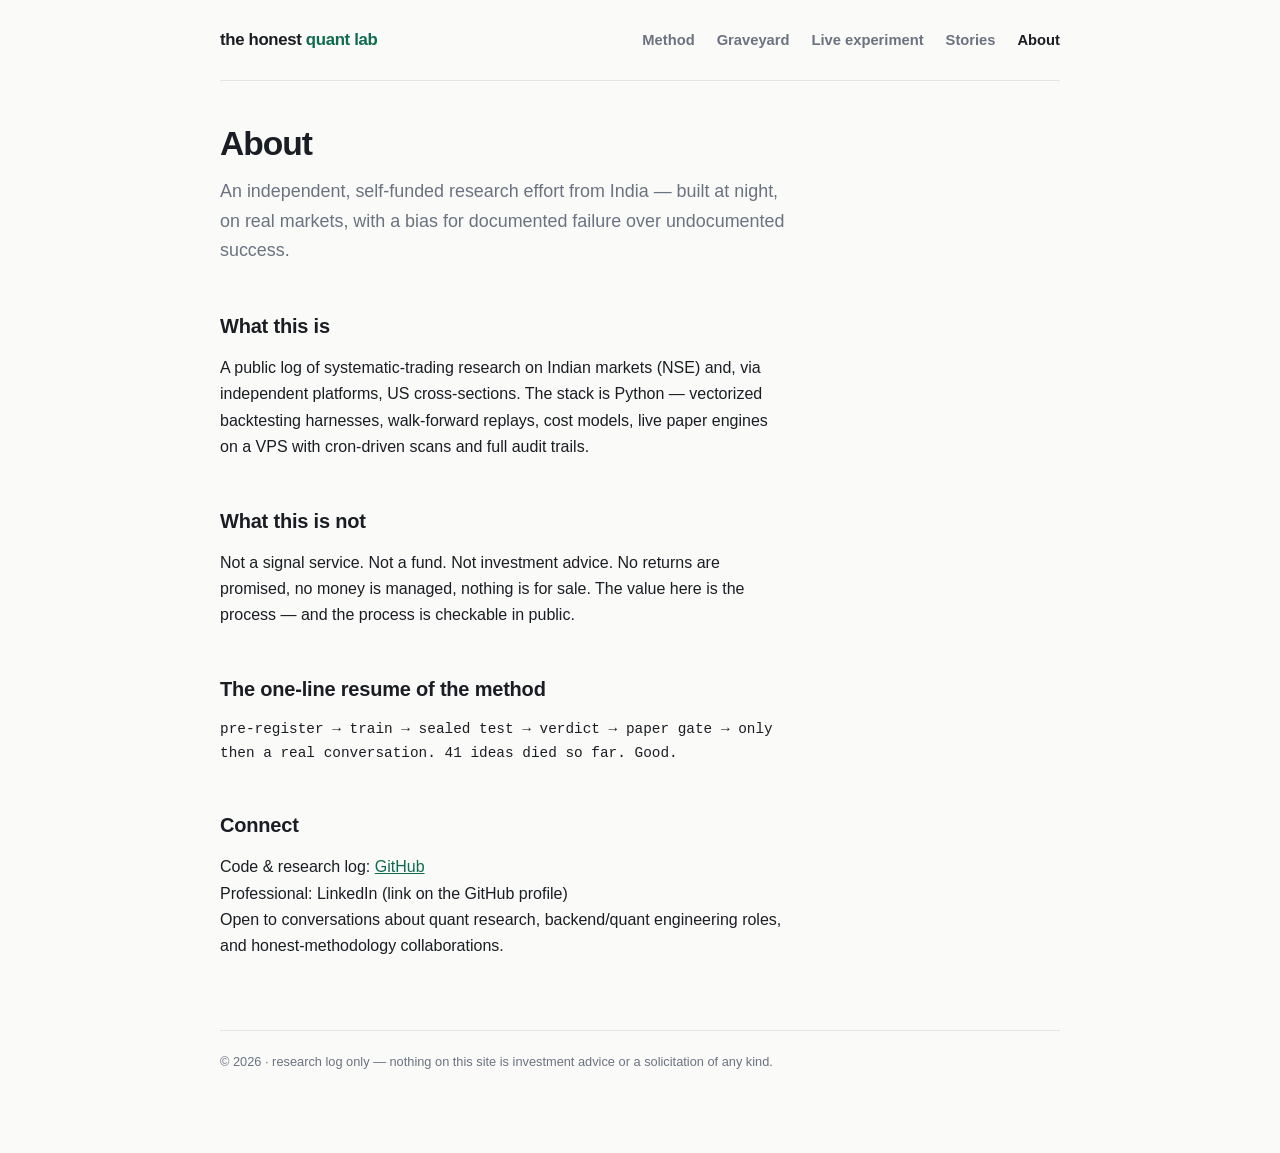
==== site/about.html @ 636f039d "site v1 — the honest quant lab: method, graveyard (41 curated+scrubbed rejections), live-experiment " ====
<!DOCTYPE html>
<html lang="en">
<head>
<meta charset="UTF-8"><meta name="viewport" content="width=device-width, initial-scale=1.0">
<title>About — the honest quant lab</title>
<link rel="stylesheet" href="style.css">
</head>
<body><div class="wrap">
<nav>
  <div class="brand">the honest <span>quant lab</span></div>
  <a href="index.html">Method</a>
  <a href="graveyard.html">Graveyard</a>
  <a href="experiment.html">Live experiment</a>
  <a href="story-phantom-exit.html">Stories</a>
  <a href="about.html" class="on">About</a>
</nav>

<h1>About</h1>
<p class="lead">An independent, self-funded research effort from India — built at
night, on real markets, with a bias for documented failure over undocumented success.</p>

<h2>What this is</h2>
<p>A public log of systematic-trading research on Indian markets (NSE) and, via
independent platforms, US cross-sections. The stack is Python — vectorized
backtesting harnesses, walk-forward replays, cost models, live paper engines on a
VPS with cron-driven scans and full audit trails.</p>

<h2>What this is not</h2>
<p>Not a signal service. Not a fund. Not investment advice. No returns are promised,
no money is managed, nothing is for sale. The value here is the process —
and the process is checkable in public.</p>

<h2>The one-line resume of the method</h2>
<p class="mono" style="font-size:.9rem">pre-register → train → sealed test → verdict
→ paper gate → only then a real conversation. 41 ideas died so far. Good.</p>

<h2>Connect</h2>
<p>Code & research log: <a href="https://github.com/Sunil-ghodela" rel="noopener">GitHub</a><br>
Professional: LinkedIn (link on the GitHub profile)<br>
Open to conversations about quant research, backend/quant engineering roles,
and honest-methodology collaborations.</p>

<div class="foot">© 2026 · research log only — nothing on this site is investment
advice or a solicitation of any kind.</div>
</div></body></html>
---- site/style.css ----
:root{
  --bg:#fafaf8;--ink:#1a1d23;--muted:#6b7280;--line:#e5e5e0;--card:#ffffff;
  --accent:#0f6b4f;--accent2:#b45309;--red:#b91c1c;--mono:"SF Mono",ui-monospace,Menlo,monospace;
}
@media(prefers-color-scheme:dark){:root{--bg:#101214;--ink:#e8e8e4;--muted:#9aa1ab;
  --line:#26292e;--card:#16181c;--accent:#34d399;--accent2:#fbbf24;--red:#f87171}}
*{box-sizing:border-box;margin:0;padding:0}
body{font:16px/1.65 -apple-system,BlinkMacSystemFont,"Segoe UI",Roboto,sans-serif;
  background:var(--bg);color:var(--ink);-webkit-font-smoothing:antialiased}
.wrap{max-width:880px;margin:0 auto;padding:0 20px 80px}
nav{display:flex;gap:22px;padding:26px 0;border-bottom:1px solid var(--line);
  margin-bottom:44px;flex-wrap:wrap;align-items:baseline}
nav .brand{font-weight:800;letter-spacing:-.02em;margin-right:auto;font-size:1.05rem}
nav .brand span{color:var(--accent)}
nav a{color:var(--muted);text-decoration:none;font-size:.92rem;font-weight:600}
nav a:hover,nav a.on{color:var(--ink)}
h1{font-size:2.1rem;font-weight:850;letter-spacing:-.03em;line-height:1.15;margin:0 0 14px}
h1 .dim{color:var(--muted);font-weight:600}
h2{font-size:1.25rem;font-weight:800;letter-spacing:-.01em;margin:44px 0 12px}
h3{font-size:1.02rem;font-weight:700;margin:26px 0 8px}
p{margin:0 0 14px;max-width:64ch}
.lead{font-size:1.12rem;color:var(--muted);max-width:58ch}
.mono{font-family:var(--mono);font-size:.85em}
a{color:var(--accent)}
.stats{display:grid;grid-template-columns:repeat(auto-fit,minmax(150px,1fr));gap:14px;margin:34px 0}
.stat{background:var(--card);border:1px solid var(--line);border-radius:14px;padding:18px}
.stat .n{font-size:1.9rem;font-weight:850;letter-spacing:-.02em;font-family:var(--mono)}
.stat .l{color:var(--muted);font-size:.8rem;font-weight:600;margin-top:2px}
.rules{margin:20px 0;padding:0}
.rules li{list-style:none;padding:12px 16px;background:var(--card);border:1px solid var(--line);
  border-radius:12px;margin-bottom:10px;font-size:.95rem}
.rules b{color:var(--accent)}
.pipeline{font-family:var(--mono);font-size:.82rem;background:var(--card);border:1px solid var(--line);
  border-radius:14px;padding:18px 20px;overflow-x:auto;white-space:pre;line-height:1.9;margin:20px 0}
.card{background:var(--card);border:1px solid var(--line);border-radius:14px;padding:20px 22px;margin:16px 0}
.g-entry{border-bottom:1px solid var(--line);padding:16px 4px}
.g-entry:last-child{border-bottom:none}
.g-entry .t{font-weight:750;font-size:1rem}
.g-entry .cat{font-family:var(--mono);font-size:.72rem;color:var(--accent2);
  text-transform:uppercase;letter-spacing:.05em;margin-left:8px}
.g-entry .w{color:var(--muted);font-size:.9rem;margin:4px 0}
.g-entry .k{font-size:.9rem;margin:4px 0}
.g-entry .k b{color:var(--red)}
.g-entry .l{font-size:.88rem;color:var(--accent);font-style:italic}
.filterbar{display:flex;gap:8px;flex-wrap:wrap;margin:18px 0}
.filterbar button{font:600 .8rem/1 inherit;padding:7px 13px;border-radius:999px;
  border:1px solid var(--line);background:var(--card);color:var(--muted);cursor:pointer}
.filterbar button.on{background:var(--accent);color:#fff;border-color:var(--accent)}
table{width:100%;border-collapse:collapse;font-size:.9rem;margin:14px 0}
th{text-align:left;color:var(--muted);font-size:.75rem;text-transform:uppercase;
  letter-spacing:.04em;padding:8px 10px;border-bottom:1px solid var(--line)}
td{padding:9px 10px;border-bottom:1px solid var(--line)}
.badge{display:inline-block;font-family:var(--mono);font-size:.72rem;padding:3px 9px;
  border-radius:999px;border:1px solid var(--line);color:var(--muted)}
.badge.live{color:var(--accent);border-color:var(--accent)}
.foot{margin-top:70px;padding-top:20px;border-top:1px solid var(--line);
  color:var(--muted);font-size:.8rem;line-height:1.7}
blockquote{border-left:3px solid var(--accent);padding:2px 0 2px 16px;margin:18px 0;color:var(--muted)}
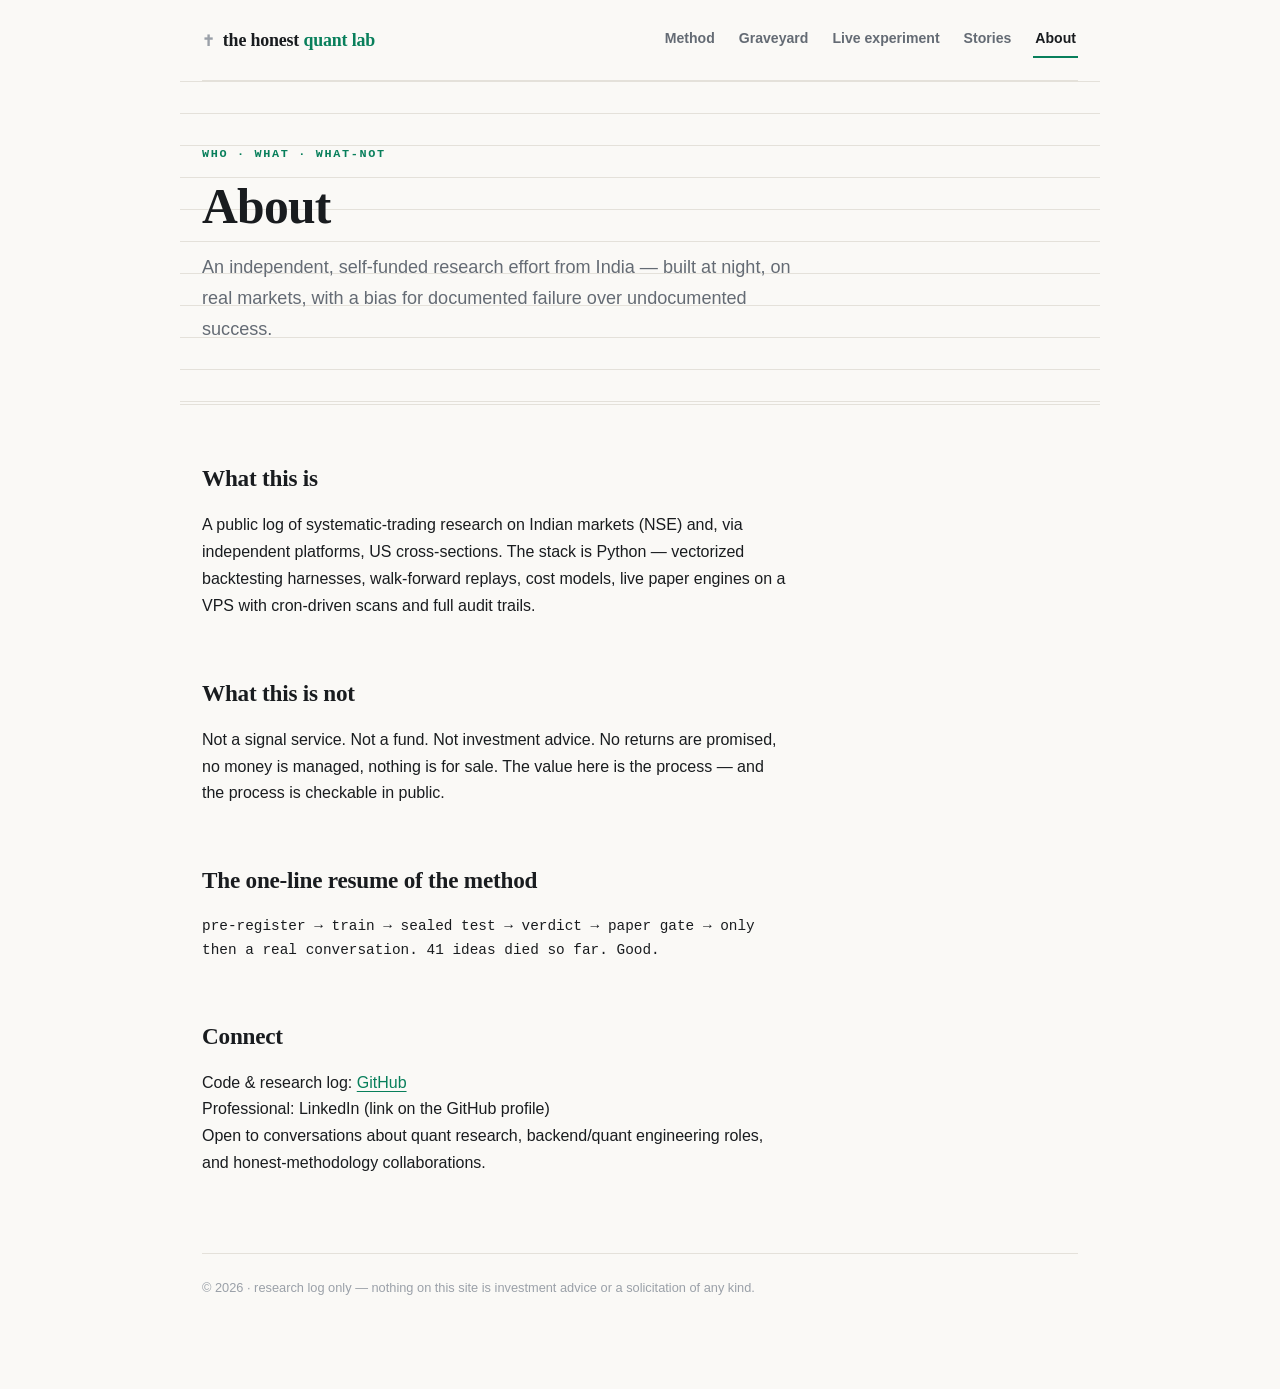
==== commit 4c817eda: "site v2 — research-ledger redesign: serif editorial hero with ruled lines, validated palette (datavi" ====
--- a/site/about.html
+++ b/site/about.html
@@ -7,7 +7,7 @@
 </head>
 <body><div class="wrap">
 <nav>
-  <div class="brand">the honest <span>quant lab</span></div>
+  <a class="brand" href="index.html"><span class="tomb">✝</span>the honest <b>quant lab</b></a>
   <a href="index.html">Method</a>
   <a href="graveyard.html">Graveyard</a>
   <a href="experiment.html">Live experiment</a>
@@ -15,9 +15,12 @@
   <a href="about.html" class="on">About</a>
 </nav>
 
+<header class="hero">
+<div class="kicker">who · what · what-not</div>
 <h1>About</h1>
 <p class="lead">An independent, self-funded research effort from India — built at
 night, on real markets, with a bias for documented failure over undocumented success.</p>
+</header>
 
 <h2>What this is</h2>
 <p>A public log of systematic-trading research on Indian markets (NSE) and, via
--- a/site/style.css
+++ b/site/style.css
@@ -1,58 +1,148 @@
+/* the honest quant lab — "research ledger" v2 */
 :root{
-  --bg:#fafaf8;--ink:#1a1d23;--muted:#6b7280;--line:#e5e5e0;--card:#ffffff;
-  --accent:#0f6b4f;--accent2:#b45309;--red:#b91c1c;--mono:"SF Mono",ui-monospace,Menlo,monospace;
+  --bg:#faf9f6;--bg2:#f3f1ec;--ink:#191c1f;--muted:#646b74;--faint:#9aa0a8;
+  --line:#e4e1da;--line2:#d5d1c8;--card:#ffffff;
+  --accent:#087f5b;--accent-ink:#087f5b;--amber:#b45309;--red:#b42318;
+  --mark:#087f5b;
+  --serif:"Iowan Old Style","Palatino Nova",Palatino,Georgia,serif;
+  --mono:"SF Mono",ui-monospace,Menlo,Consolas,monospace;
+  --shadow:0 1px 2px rgba(25,28,31,.05),0 8px 28px -12px rgba(25,28,31,.12);
 }
-@media(prefers-color-scheme:dark){:root{--bg:#101214;--ink:#e8e8e4;--muted:#9aa1ab;
-  --line:#26292e;--card:#16181c;--accent:#34d399;--accent2:#fbbf24;--red:#f87171}}
+@media(prefers-color-scheme:dark){:root{
+  --bg:#101214;--bg2:#0b0d0e;--ink:#e9e8e4;--muted:#a2a8b0;--faint:#6d737b;
+  --line:#26292d;--line2:#33373c;--card:#17191d;
+  --accent:#34d399;--accent-ink:#4ade9f;--amber:#fbbf24;--red:#f87171;
+  --mark:#1fa871;
+  --shadow:0 1px 2px rgba(0,0,0,.4),0 10px 32px -14px rgba(0,0,0,.55);
+}}
 *{box-sizing:border-box;margin:0;padding:0}
-body{font:16px/1.65 -apple-system,BlinkMacSystemFont,"Segoe UI",Roboto,sans-serif;
-  background:var(--bg);color:var(--ink);-webkit-font-smoothing:antialiased}
-.wrap{max-width:880px;margin:0 auto;padding:0 20px 80px}
-nav{display:flex;gap:22px;padding:26px 0;border-bottom:1px solid var(--line);
-  margin-bottom:44px;flex-wrap:wrap;align-items:baseline}
-nav .brand{font-weight:800;letter-spacing:-.02em;margin-right:auto;font-size:1.05rem}
-nav .brand span{color:var(--accent)}
-nav a{color:var(--muted);text-decoration:none;font-size:.92rem;font-weight:600}
-nav a:hover,nav a.on{color:var(--ink)}
-h1{font-size:2.1rem;font-weight:850;letter-spacing:-.03em;line-height:1.15;margin:0 0 14px}
-h1 .dim{color:var(--muted);font-weight:600}
-h2{font-size:1.25rem;font-weight:800;letter-spacing:-.01em;margin:44px 0 12px}
-h3{font-size:1.02rem;font-weight:700;margin:26px 0 8px}
-p{margin:0 0 14px;max-width:64ch}
-.lead{font-size:1.12rem;color:var(--muted);max-width:58ch}
-.mono{font-family:var(--mono);font-size:.85em}
-a{color:var(--accent)}
-.stats{display:grid;grid-template-columns:repeat(auto-fit,minmax(150px,1fr));gap:14px;margin:34px 0}
-.stat{background:var(--card);border:1px solid var(--line);border-radius:14px;padding:18px}
-.stat .n{font-size:1.9rem;font-weight:850;letter-spacing:-.02em;font-family:var(--mono)}
-.stat .l{color:var(--muted);font-size:.8rem;font-weight:600;margin-top:2px}
-.rules{margin:20px 0;padding:0}
-.rules li{list-style:none;padding:12px 16px;background:var(--card);border:1px solid var(--line);
-  border-radius:12px;margin-bottom:10px;font-size:.95rem}
-.rules b{color:var(--accent)}
-.pipeline{font-family:var(--mono);font-size:.82rem;background:var(--card);border:1px solid var(--line);
-  border-radius:14px;padding:18px 20px;overflow-x:auto;white-space:pre;line-height:1.9;margin:20px 0}
-.card{background:var(--card);border:1px solid var(--line);border-radius:14px;padding:20px 22px;margin:16px 0}
-.g-entry{border-bottom:1px solid var(--line);padding:16px 4px}
+html{scroll-behavior:smooth}
+body{font:16px/1.68 -apple-system,BlinkMacSystemFont,"Segoe UI",Roboto,sans-serif;
+  background:
+    linear-gradient(var(--bg) 0 0);
+  background-color:var(--bg);color:var(--ink);-webkit-font-smoothing:antialiased}
+.wrap{max-width:920px;margin:0 auto;padding:0 22px 90px}
+
+/* ── nav ── */
+nav{display:flex;gap:20px;padding:22px 0;border-bottom:1px solid var(--line);
+  margin-bottom:0;flex-wrap:wrap;align-items:center}
+nav .brand{font-family:var(--serif);font-weight:700;font-size:1.12rem;
+  letter-spacing:-.01em;margin-right:auto;color:var(--ink);text-decoration:none}
+nav .brand b{color:var(--accent-ink);font-weight:700}
+nav .brand .tomb{font-size:.85em;color:var(--faint);margin-right:8px}
+nav a:not(.brand){color:var(--muted);text-decoration:none;font-size:.88rem;
+  font-weight:600;padding:5px 2px;border-bottom:2px solid transparent}
+nav a:not(.brand):hover{color:var(--ink)}
+nav a.on{color:var(--ink);border-bottom-color:var(--accent)}
+
+/* ── hero ── */
+header.hero{padding:64px 0 46px;border-bottom:1px solid var(--line);
+  background:
+   repeating-linear-gradient(0deg,transparent 0 31px,var(--line) 31px 32px);
+  background-size:100% 32px;margin:0 -22px;padding-left:22px;padding-right:22px}
+.kicker{font-family:var(--mono);font-size:.74rem;letter-spacing:.14em;
+  text-transform:uppercase;color:var(--accent-ink);font-weight:700;margin-bottom:14px}
+h1{font-family:var(--serif);font-size:clamp(2rem,5.4vw,3.1rem);font-weight:700;
+  letter-spacing:-.015em;line-height:1.12;margin:0 0 18px;text-wrap:balance}
+h1 .dim{color:var(--muted)}
+.lead{font-size:1.13rem;color:var(--muted);max-width:60ch;line-height:1.7}
+h2{font-family:var(--serif);font-size:1.45rem;font-weight:700;
+  letter-spacing:-.01em;margin:54px 0 14px}
+h3{font-size:1rem;font-weight:750;margin:26px 0 8px}
+p{margin:0 0 14px;max-width:66ch}
+a{color:var(--accent-ink);text-decoration-thickness:1px;text-underline-offset:3px}
+.sec{font-family:var(--mono);font-size:.72rem;letter-spacing:.14em;
+  text-transform:uppercase;color:var(--faint);font-weight:700;display:block;
+  margin:52px 0 6px}
+.sec+h2{margin-top:0}
+.mono{font-family:var(--mono);font-size:.86em}
+
+/* ── stat tiles (hero numbers) ── */
+.stats{display:grid;grid-template-columns:repeat(auto-fit,minmax(160px,1fr));
+  gap:14px;margin:38px 0 6px}
+.stat{background:var(--card);border:1px solid var(--line);border-radius:16px;
+  padding:20px 20px 16px;box-shadow:var(--shadow);position:relative;overflow:hidden}
+.stat::after{content:"";position:absolute;left:0;top:0;bottom:0;width:3px;
+  background:var(--mark);opacity:.85}
+.stat .n{font-family:var(--mono);font-size:2.1rem;font-weight:700;
+  letter-spacing:-.03em;font-variant-numeric:tabular-nums;line-height:1.1}
+.stat .l{color:var(--muted);font-size:.8rem;font-weight:600;margin-top:4px}
+.stat.red::after{background:var(--red)}
+.stat.amber::after{background:var(--amber)}
+
+/* ── pipeline ── */
+.pipeline{font-family:var(--mono);font-size:.8rem;background:var(--card);
+  border:1px solid var(--line);border-radius:16px;padding:22px 24px;
+  overflow-x:auto;white-space:pre;line-height:1.95;margin:20px 0;box-shadow:var(--shadow)}
+.pipeline b{color:var(--accent-ink)}
+.pipeline .x{color:var(--red)}
+
+/* ── rules / lists ── */
+.rules{margin:20px 0;padding:0;counter-reset:rule}
+.rules li{list-style:none;padding:15px 18px 15px 58px;background:var(--card);
+  border:1px solid var(--line);border-radius:14px;margin-bottom:12px;
+  font-size:.96rem;position:relative;box-shadow:var(--shadow);counter-increment:rule}
+.rules li::before{content:counter(rule,decimal-leading-zero);
+  font-family:var(--mono);font-weight:700;color:var(--accent-ink);
+  position:absolute;left:18px;top:15px;font-size:.9rem}
+.rules b:first-child{display:block;font-size:1rem;margin-bottom:2px}
+
+.card{background:var(--card);border:1px solid var(--line);border-radius:16px;
+  padding:22px 24px;margin:16px 0;box-shadow:var(--shadow)}
+
+/* ── graveyard ── */
+.cat-block{margin:34px 0 8px}
+.cat-head{display:flex;align-items:baseline;gap:12px;border-bottom:2px solid var(--line2);
+  padding-bottom:8px;margin-bottom:4px}
+.cat-head h2{margin:0;font-size:1.2rem}
+.cat-head .cnt{font-family:var(--mono);color:var(--faint);font-size:.85rem}
+.g-entry{border-bottom:1px solid var(--line);padding:18px 2px}
 .g-entry:last-child{border-bottom:none}
-.g-entry .t{font-weight:750;font-size:1rem}
-.g-entry .cat{font-family:var(--mono);font-size:.72rem;color:var(--accent2);
-  text-transform:uppercase;letter-spacing:.05em;margin-left:8px}
-.g-entry .w{color:var(--muted);font-size:.9rem;margin:4px 0}
-.g-entry .k{font-size:.9rem;margin:4px 0}
-.g-entry .k b{color:var(--red)}
-.g-entry .l{font-size:.88rem;color:var(--accent);font-style:italic}
-.filterbar{display:flex;gap:8px;flex-wrap:wrap;margin:18px 0}
-.filterbar button{font:600 .8rem/1 inherit;padding:7px 13px;border-radius:999px;
-  border:1px solid var(--line);background:var(--card);color:var(--muted);cursor:pointer}
+.g-entry .t{font-weight:750;font-size:1.02rem;font-family:var(--serif)}
+.g-entry .t .tomb{color:var(--faint);margin-right:7px;font-weight:400}
+.g-entry .w{color:var(--muted);font-size:.92rem;margin:5px 0 7px;max-width:72ch}
+.g-entry .k{font-size:.92rem;margin:0 0 6px;max-width:72ch}
+.g-entry .k b{color:var(--red);font-family:var(--mono);font-size:.78em;
+  letter-spacing:.08em;text-transform:uppercase;margin-right:6px}
+.g-entry .l{font-size:.9rem;color:var(--accent-ink);max-width:72ch}
+.g-entry .l b{font-family:var(--mono);font-size:.78em;letter-spacing:.08em;
+  text-transform:uppercase;margin-right:6px;font-style:normal}
+.filterbar{display:flex;gap:8px;flex-wrap:wrap;margin:22px 0 6px;position:sticky;
+  top:0;background:var(--bg);padding:12px 0;z-index:5}
+.filterbar button{font:600 .8rem/1 -apple-system,sans-serif;padding:8px 14px;
+  border-radius:999px;border:1px solid var(--line2);background:var(--card);
+  color:var(--muted);cursor:pointer;transition:.12s}
+.filterbar button:hover{color:var(--ink);border-color:var(--faint)}
 .filterbar button.on{background:var(--accent);color:#fff;border-color:var(--accent)}
-table{width:100%;border-collapse:collapse;font-size:.9rem;margin:14px 0}
-th{text-align:left;color:var(--muted);font-size:.75rem;text-transform:uppercase;
-  letter-spacing:.04em;padding:8px 10px;border-bottom:1px solid var(--line)}
-td{padding:9px 10px;border-bottom:1px solid var(--line)}
-.badge{display:inline-block;font-family:var(--mono);font-size:.72rem;padding:3px 9px;
-  border-radius:999px;border:1px solid var(--line);color:var(--muted)}
-.badge.live{color:var(--accent);border-color:var(--accent)}
-.foot{margin-top:70px;padding-top:20px;border-top:1px solid var(--line);
-  color:var(--muted);font-size:.8rem;line-height:1.7}
-blockquote{border-left:3px solid var(--accent);padding:2px 0 2px 16px;margin:18px 0;color:var(--muted)}
+@media(prefers-color-scheme:dark){.filterbar button.on{color:#08110d}}
+
+/* ── chart ── */
+.chart{margin:26px 0 8px}
+.chart svg{width:100%;height:auto;display:block}
+.chart .bar{fill:var(--mark)}
+.chart .bar:hover{opacity:.82}
+.chart text{font-family:var(--mono);font-size:12.5px;fill:var(--muted)}
+.chart text.val{fill:var(--ink);font-weight:700}
+.chart .cap{font-size:.78rem;color:var(--faint);margin-top:6px;font-family:var(--mono)}
+
+/* ── tables ── */
+table{width:100%;border-collapse:collapse;font-size:.92rem;margin:14px 0}
+th{text-align:left;color:var(--faint);font-family:var(--mono);font-size:.72rem;
+  text-transform:uppercase;letter-spacing:.06em;padding:9px 10px;
+  border-bottom:2px solid var(--line2)}
+td{padding:11px 10px;border-bottom:1px solid var(--line);vertical-align:top}
+tr:last-child td{border-bottom:none}
+td.mono,th.mono{font-family:var(--mono);font-size:.84rem;font-variant-numeric:tabular-nums}
+
+.badge{display:inline-block;font-family:var(--mono);font-size:.72rem;padding:4px 11px;
+  border-radius:999px;border:1px solid var(--line2);color:var(--muted);font-weight:600}
+.badge.live{color:var(--accent-ink);border-color:var(--accent);}
+.badge.live::before{content:"●";margin-right:6px;animation:pulse 2.2s infinite}
+@keyframes pulse{0%,100%{opacity:1}50%{opacity:.35}}
+
+blockquote{font-family:var(--serif);font-size:1.12rem;line-height:1.6;
+  border-left:3px solid var(--accent);padding:4px 0 4px 20px;margin:26px 0;
+  color:var(--ink);max-width:56ch}
+.foot{margin-top:76px;padding-top:22px;border-top:1px solid var(--line);
+  color:var(--faint);font-size:.8rem;line-height:1.8}
+.foot a{color:var(--muted)}
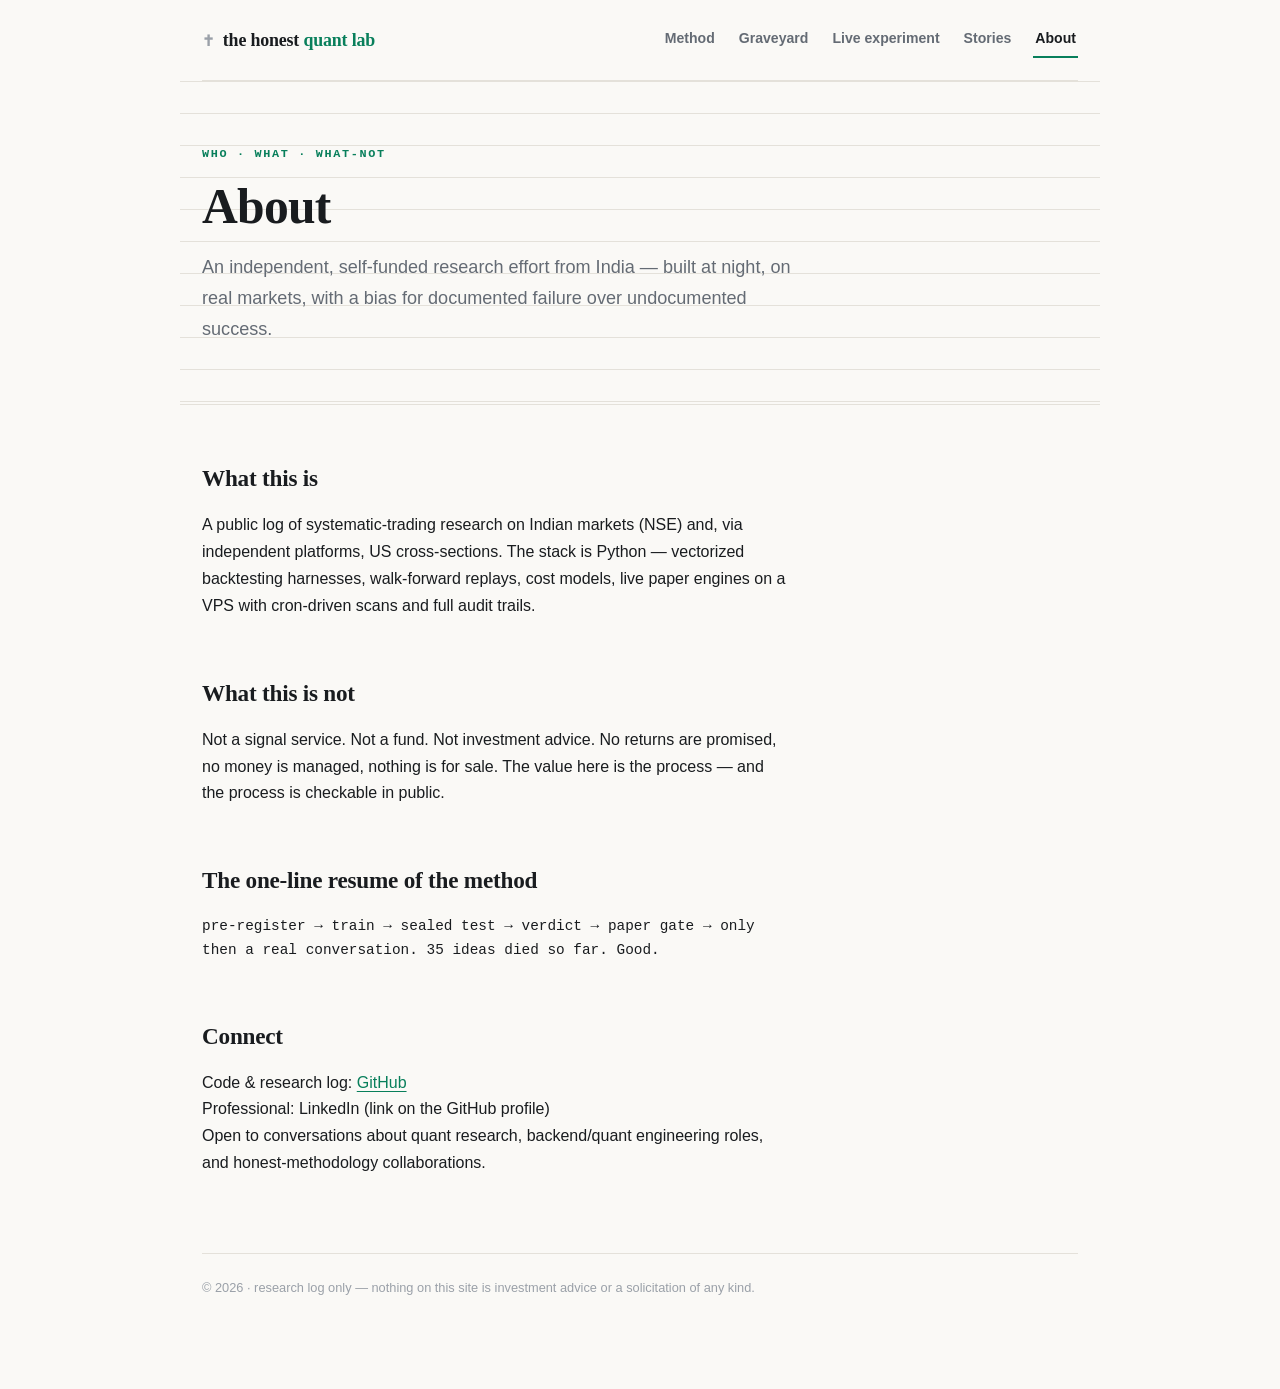
==== commit e1f26eac: "fix(count): 41 -> 35 documented rejections — 2 duplicates folded, 4 entries that were never rejectio" ====
--- a/site/about.html
+++ b/site/about.html
@@ -35,7 +35,7 @@
 
 <h2>The one-line resume of the method</h2>
 <p class="mono" style="font-size:.9rem">pre-register → train → sealed test → verdict
-→ paper gate → only then a real conversation. 41 ideas died so far. Good.</p>
+→ paper gate → only then a real conversation. 35 ideas died so far. Good.</p>
 
 <h2>Connect</h2>
 <p>Code & research log: <a href="https://github.com/Sunil-ghodela" rel="noopener">GitHub</a><br>
